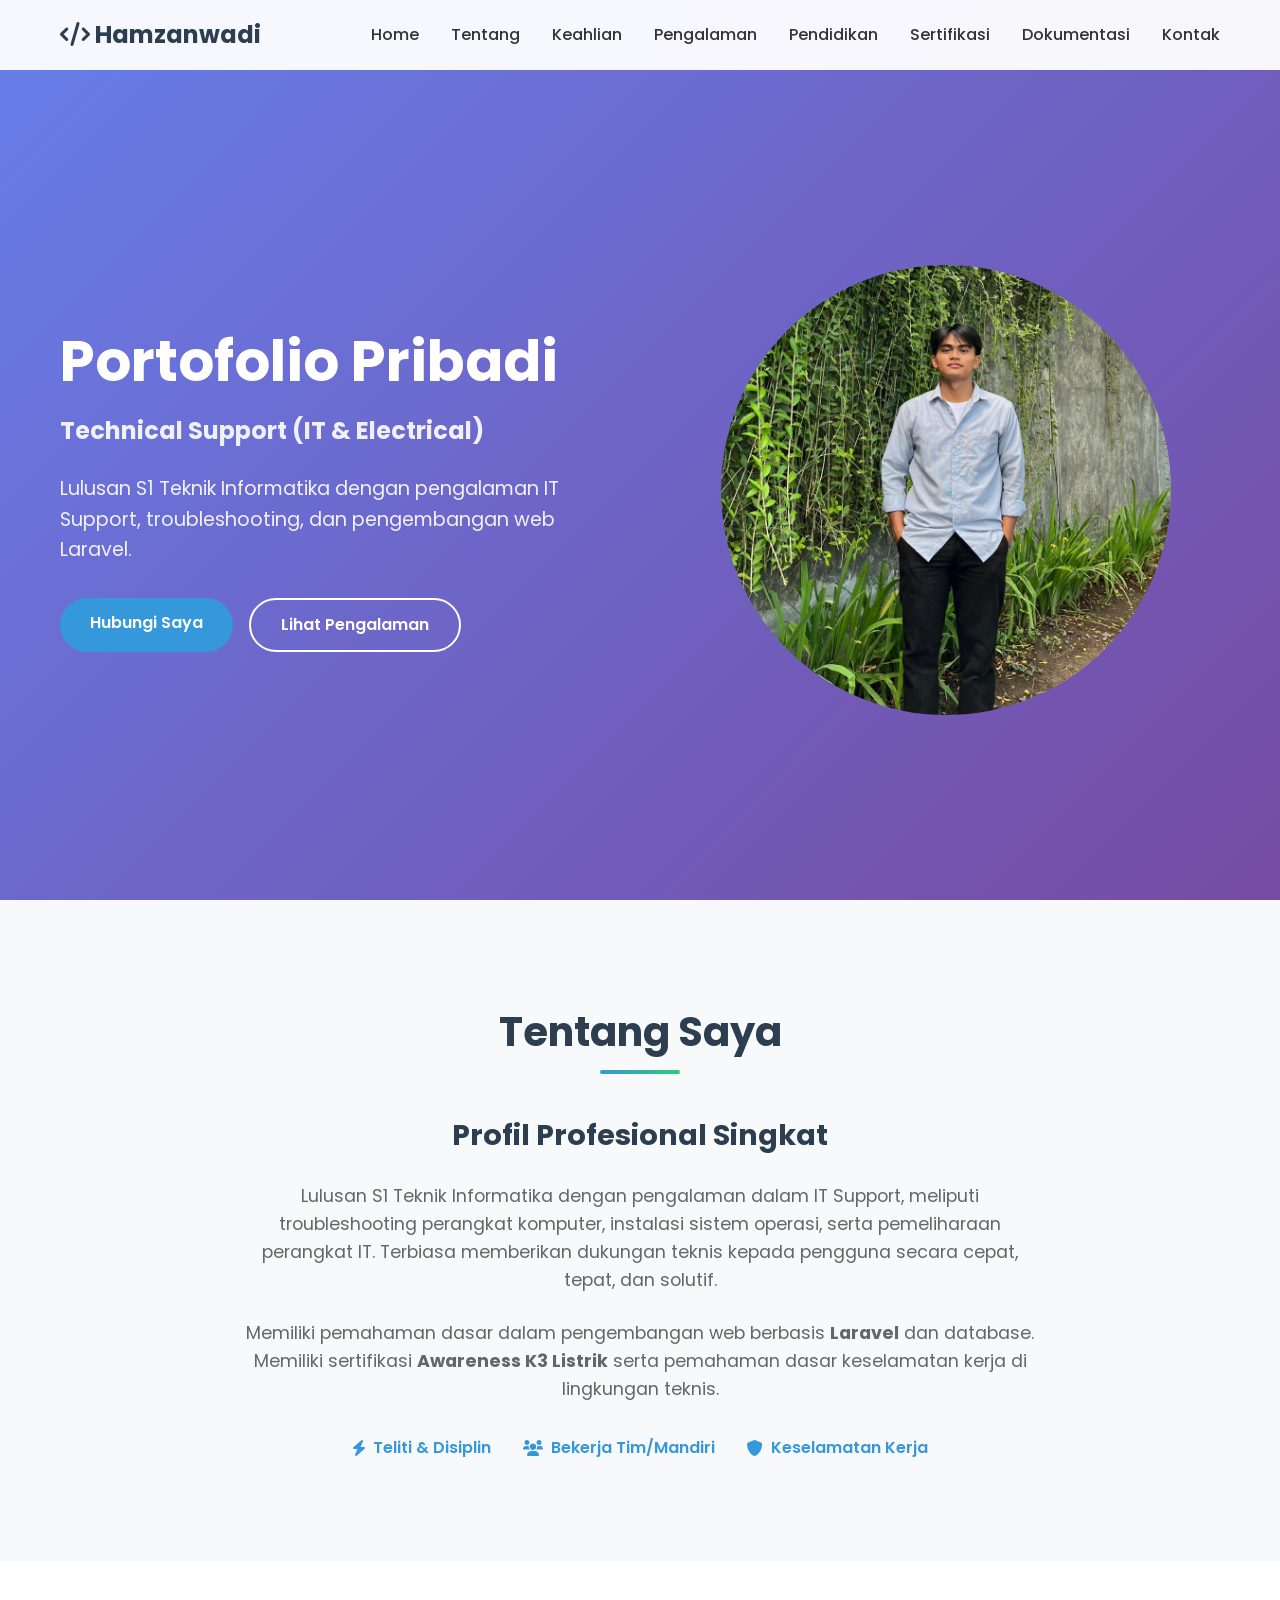
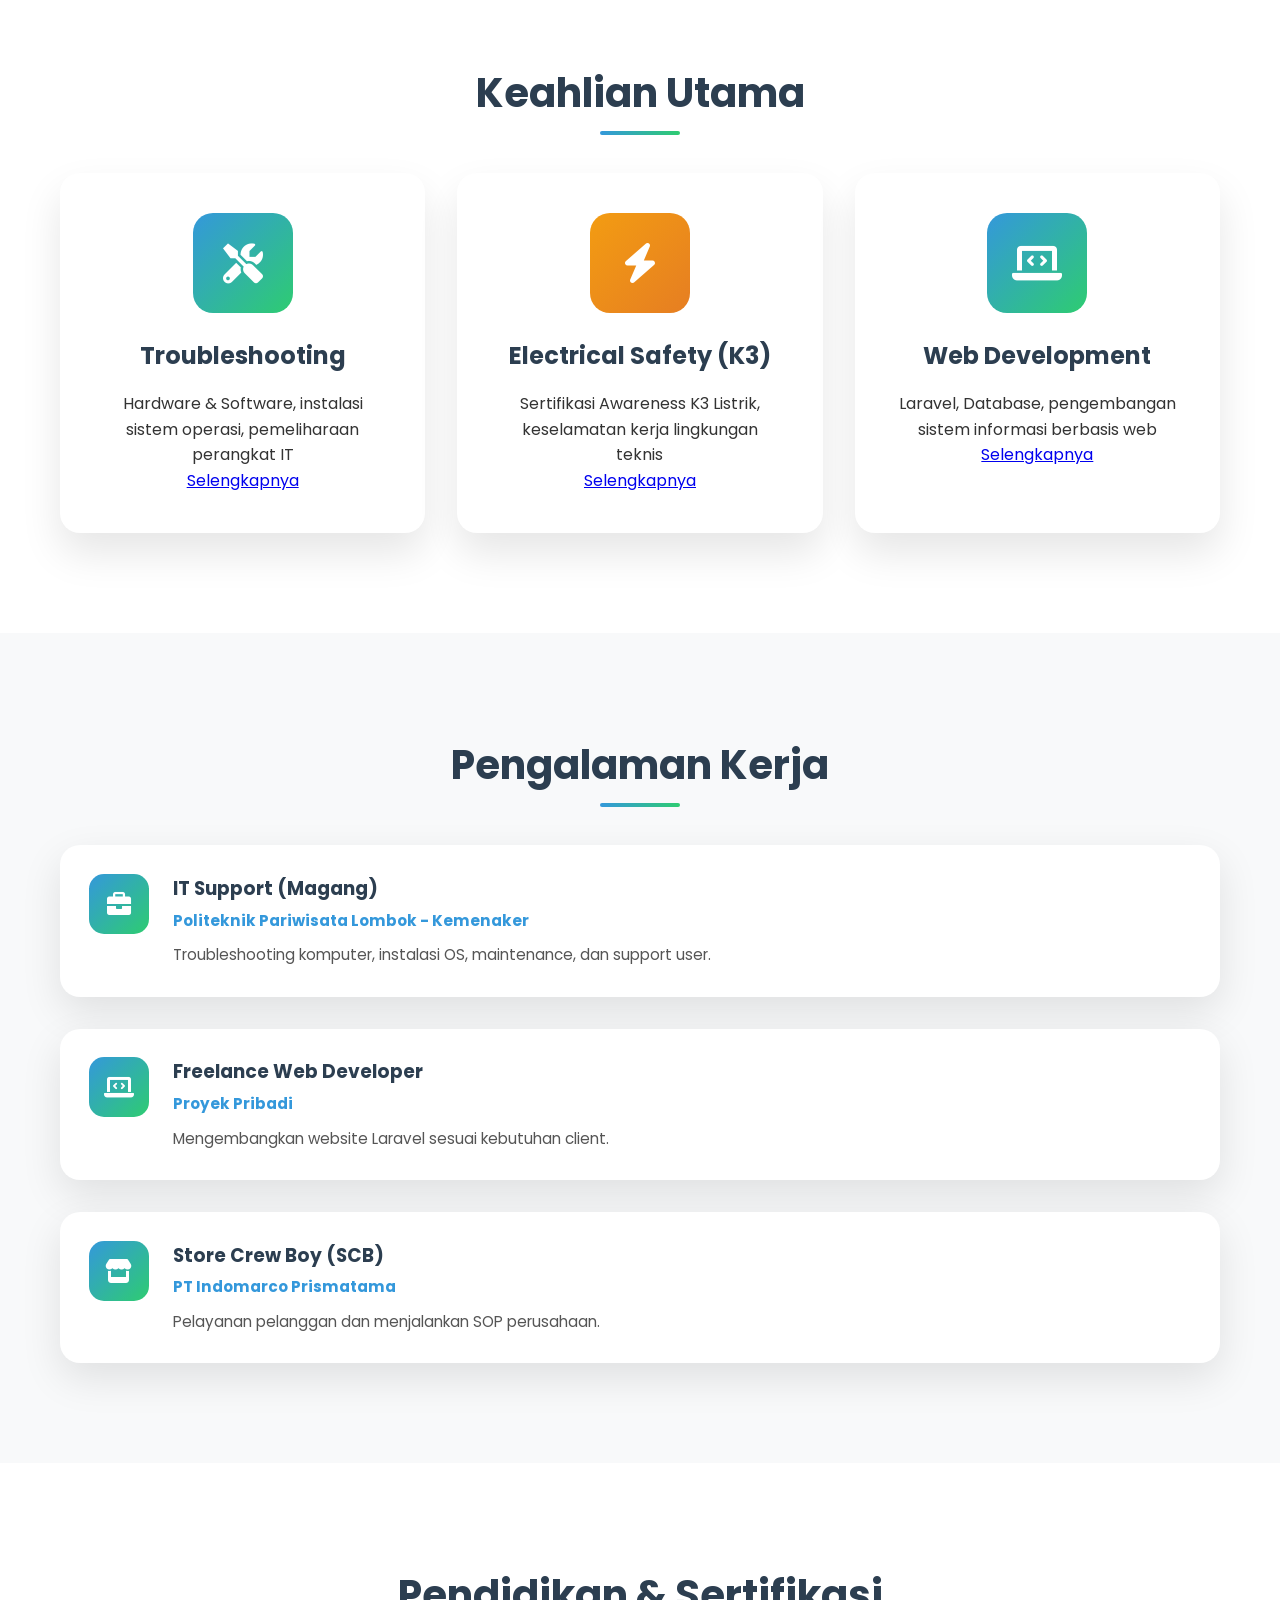
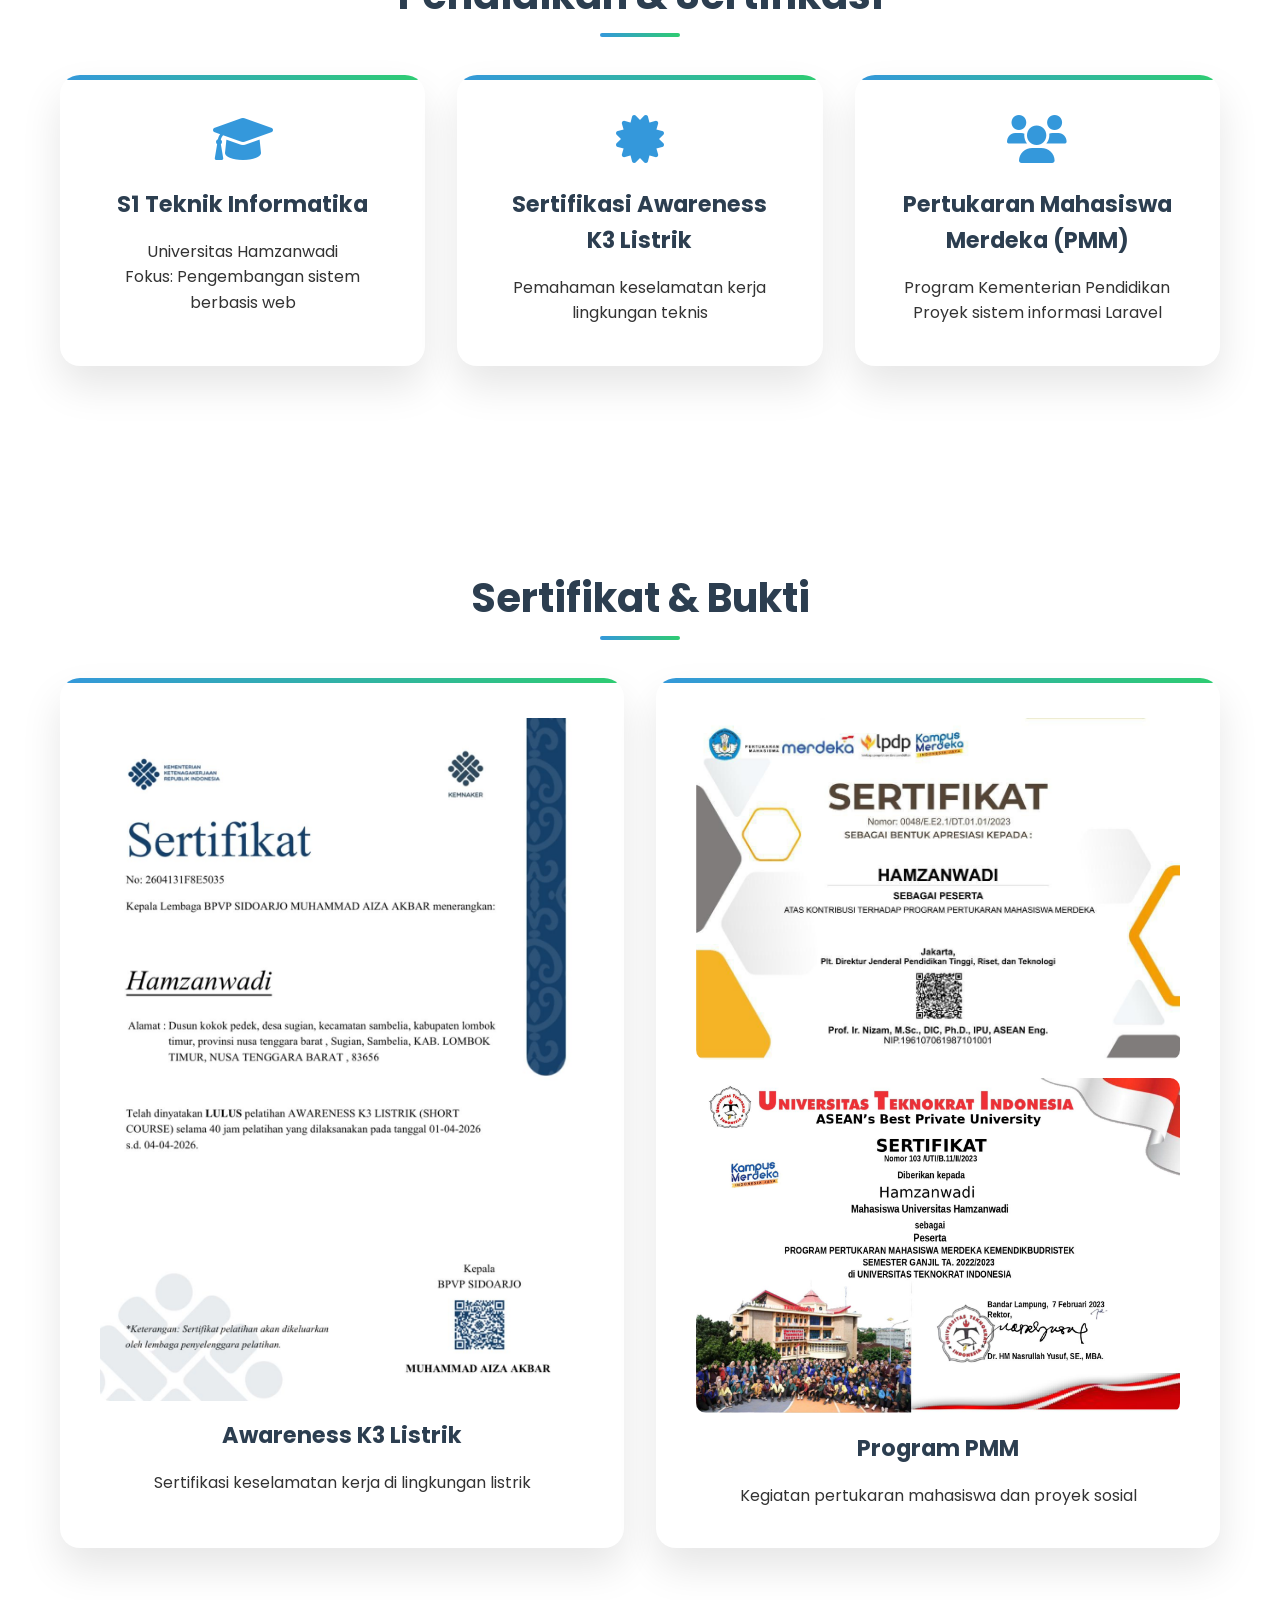
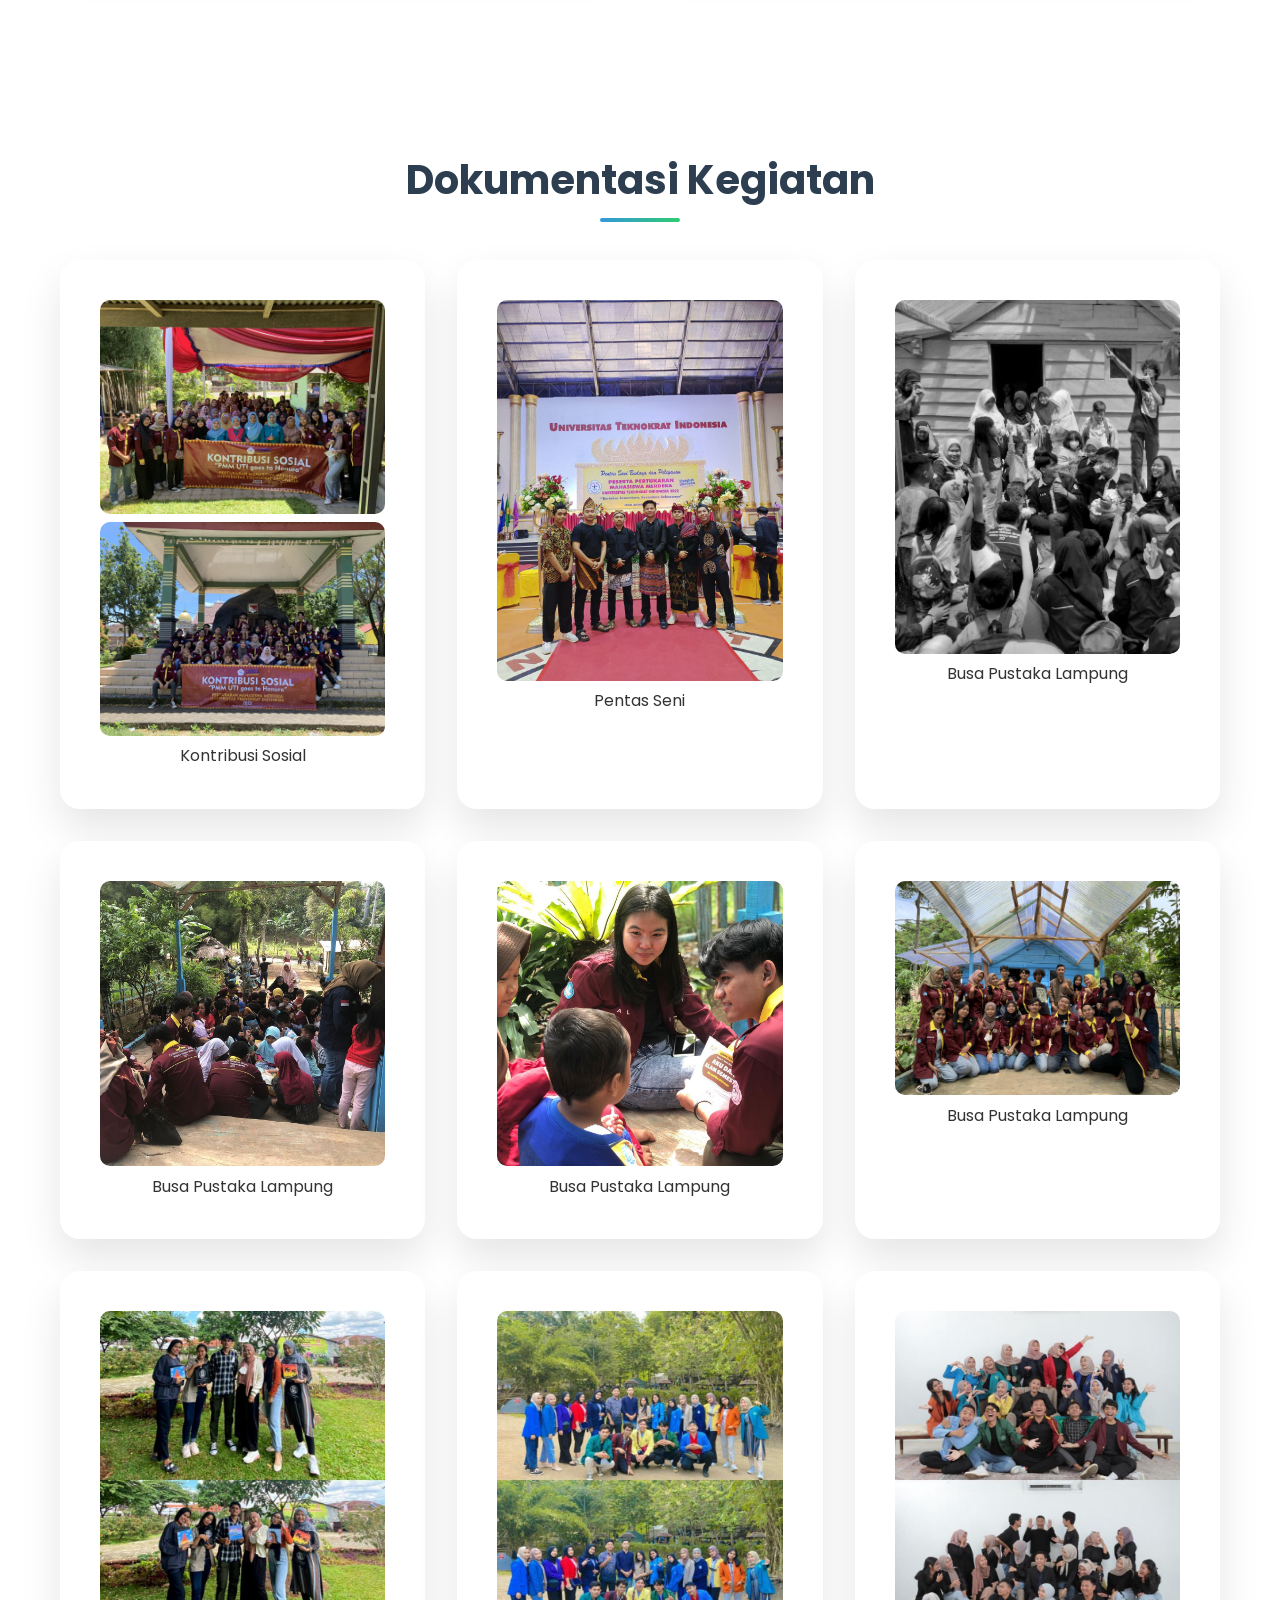
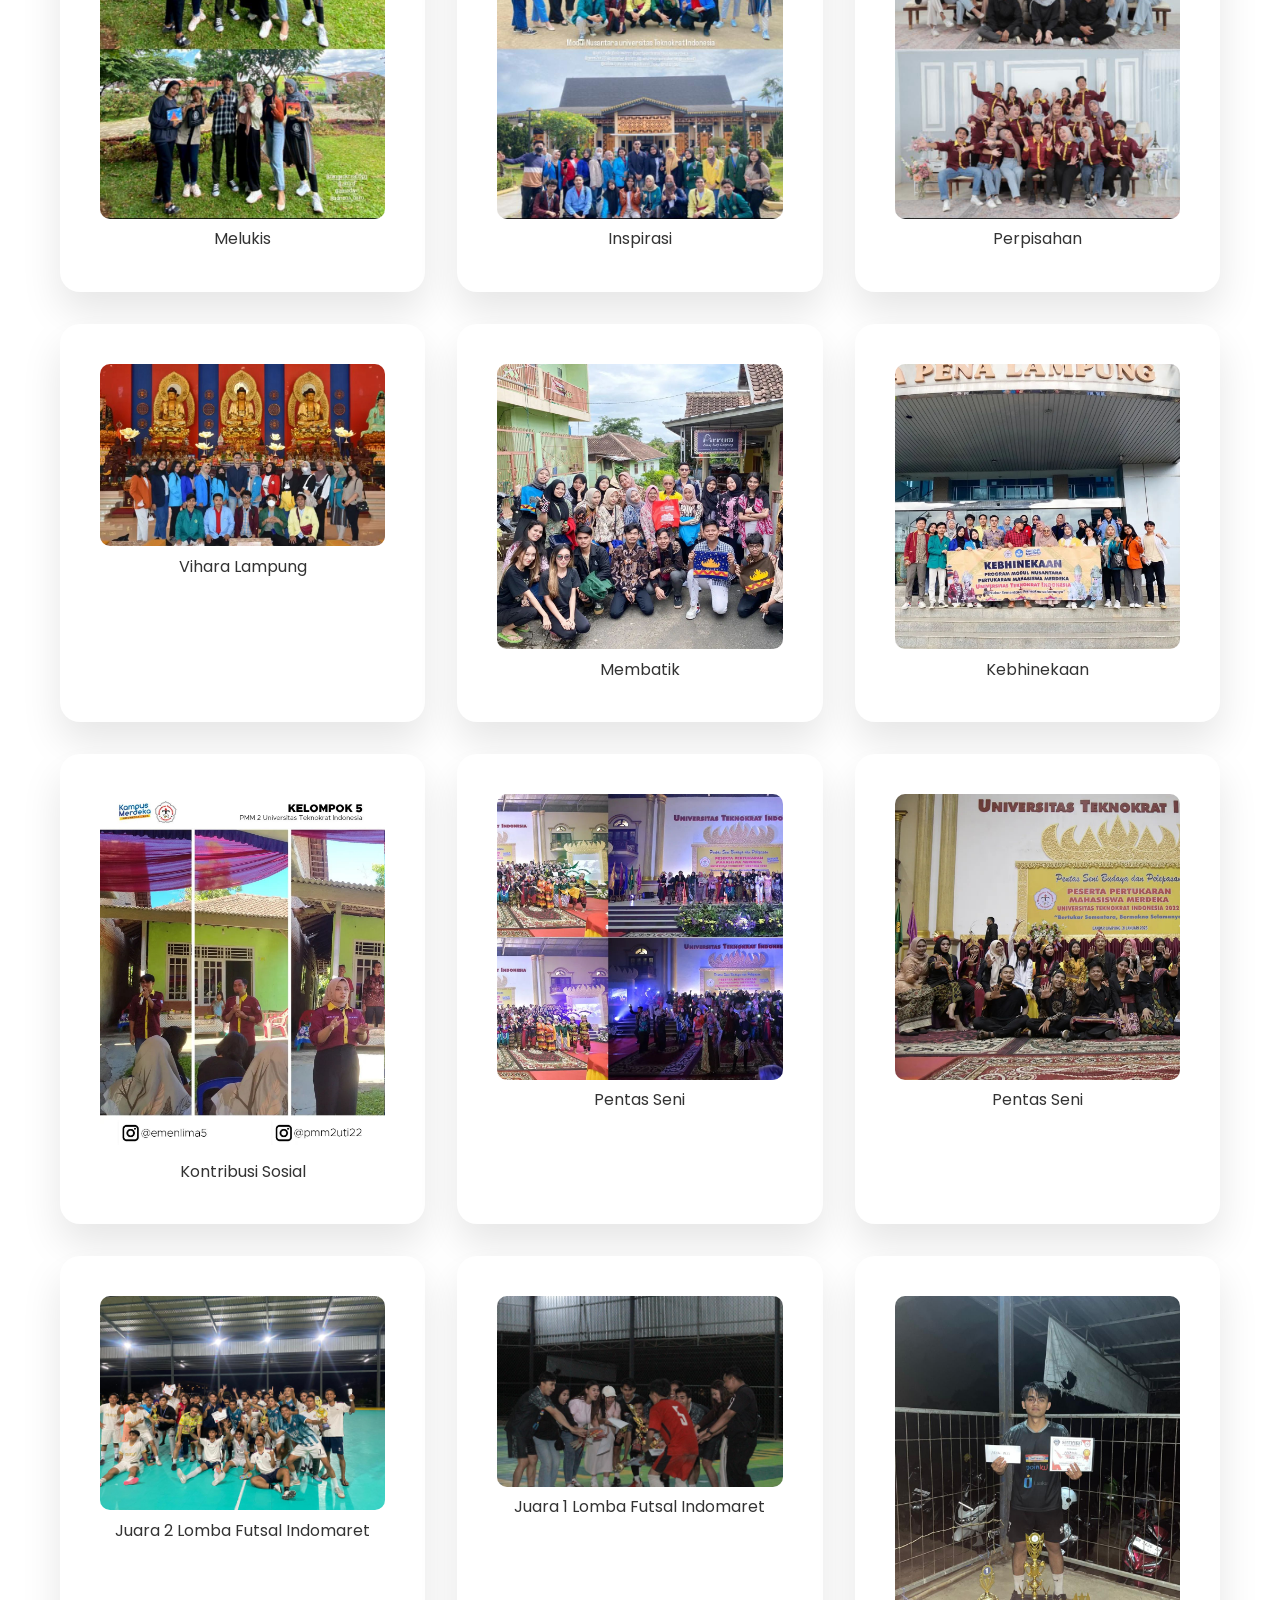
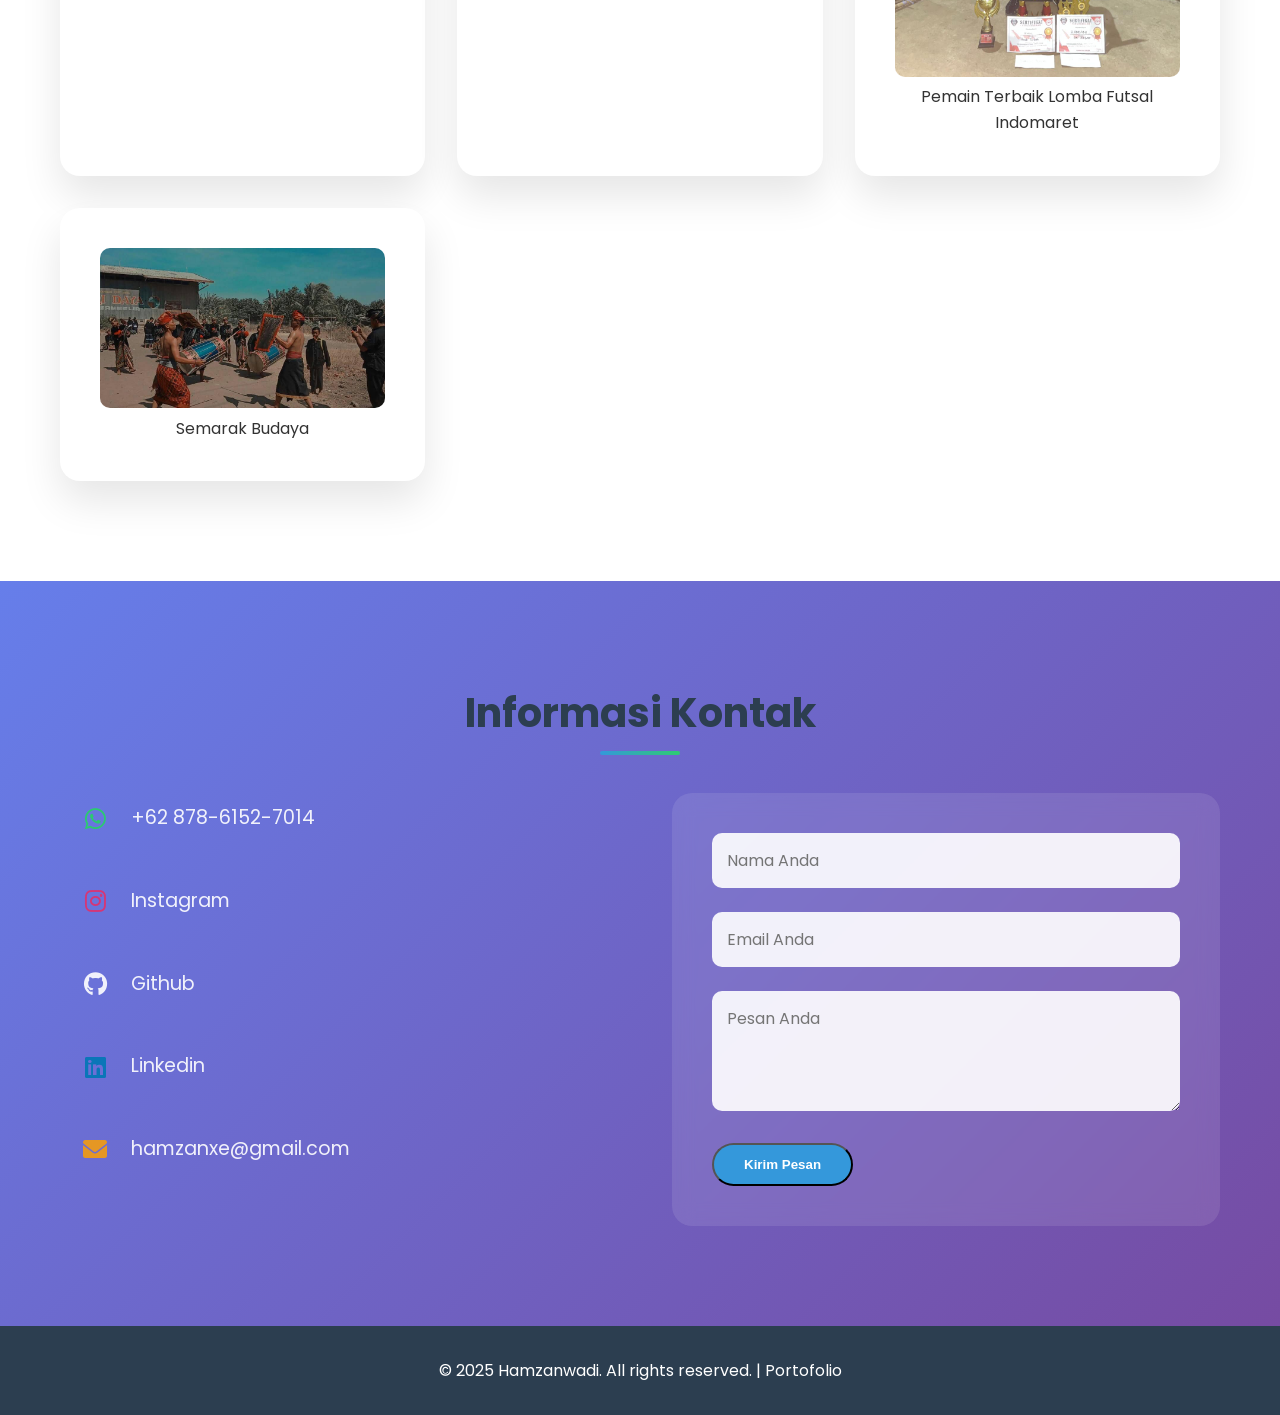
==== index.html @ 44c8bea2 "Rename portozan.html to index.html" ====
<!doctype html>
<html lang="id">
  <head>
    <meta charset="UTF-8" />
    <meta name="viewport" content="width=device-width, initial-scale=1.0" />
    <title>Hamzanwadi - Portofolio</title>
    <link rel="stylesheet" href="style.css" />
    <link
      href="https://fonts.googleapis.com/css2?family=Poppins:wght@300;400;500;600;700&display=swap"
      rel="stylesheet"
    />
    <link
      rel="stylesheet"
      href="https://cdnjs.cloudflare.com/ajax/libs/font-awesome/6.0.0/css/all.min.css"
    />
  </head>
  <body>
    <!-- Navigation -->
    <nav class="navbar">
      <div class="nav-container">
        <div class="nav-logo">
          <h2><i class="fas fa-code"></i> Hamzanwadi</h2>
        </div>
        <div class="nav-menu" id="nav-menu">
          <a href="#home" class="nav-link">Home</a>
          <a href="#about" class="nav-link">Tentang</a>
          <a href="#skills" class="nav-link">Keahlian</a>
          <a href="#experience" class="nav-link">Pengalaman</a>
          <a href="#education" class="nav-link">Pendidikan</a>
          <a href="#certificate" class="nav-link">Sertifikasi</a>
          <a href="#gallery" class="nav-link">Dokumentasi</a>
          <a href="#contact" class="nav-link">Kontak</a>
        </div>
        <div class="hamburger" id="hamburger">
          <span></span>
          <span></span>
          <span></span>
        </div>
      </div>
    </nav>

    <!-- Hero Section -->
    <section id="home" class="hero">
      <div class="hero-container">
        <div class="hero-content">
          <h1>Portofolio Pribadi</h1>
          <h2>Technical Support (IT & Electrical)</h2>
          <p>
            Lulusan S1 Teknik Informatika dengan pengalaman IT Support,
            troubleshooting, dan pengembangan web Laravel.
          </p>
          <div class="hero-buttons">
            <a href="#contact" class="btn btn-primary">Hubungi Saya</a>
            <a href="#experience" class="btn btn-secondary">Lihat Pengalaman</a>
          </div>
        </div>
        <div class="hero-image">
          <div class="profile-pic">
            <img src="img/a.jpeg" alt="Foto Hamzanwadi" />
          </div>
        </div>
      </div>
    </section>

    <!-- About Section -->
    <section id="about" class="about">
      <div class="container">
        <h2 class="section-title">Tentang Saya</h2>
        <div class="about-content">
          <div class="about-text">
            <h3>Profil Profesional Singkat</h3>
            <p>
              Lulusan S1 Teknik Informatika dengan pengalaman dalam IT Support,
              meliputi troubleshooting perangkat komputer, instalasi sistem
              operasi, serta pemeliharaan perangkat IT. Terbiasa memberikan
              dukungan teknis kepada pengguna secara cepat, tepat, dan solutif.
            </p>
            <p>
              Memiliki pemahaman dasar dalam pengembangan web berbasis
              <strong>Laravel</strong> dan database. Memiliki sertifikasi
              <strong>Awareness K3 Listrik</strong> serta pemahaman dasar
              keselamatan kerja di lingkungan teknis.
            </p>
            <div class="values">
              <div class="value-item">
                <i class="fas fa-bolt"></i>
                <span>Teliti & Disiplin</span>
              </div>
              <div class="value-item">
                <i class="fas fa-users"></i>
                <span>Bekerja Tim/Mandiri</span>
              </div>
              <div class="value-item">
                <i class="fas fa-shield-alt"></i>
                <span>Keselamatan Kerja</span>
              </div>
            </div>
          </div>
        </div>
      </div>
    </section>

    <!-- Skills Section -->
    <section id="skills" class="skills">
      <div class="container">
        <h2 class="section-title">Keahlian Utama</h2>
        <div class="skills-grid">
          <div class="skill-card">
            <div class="skill-icon">
              <i class="fas fa-tools"></i>
            </div>
            <h3>Troubleshooting</h3>
            <p>
              Hardware & Software, instalasi sistem operasi, pemeliharaan
              perangkat IT
            </p>
            <a href="troubleshooting.html">Selengkapnya</a>
          </div>
          <div class="skill-card">
            <div class="skill-icon electrical">
              <i class="fas fa-bolt"></i>
            </div>
            <h3>Electrical Safety (K3)</h3>
            <p>
              Sertifikasi Awareness K3 Listrik, keselamatan kerja lingkungan
              teknis
            </p>
            <a href="k3listrik.html">Selengkapnya</a>
          </div>
          <div class="skill-card">
            <div class="skill-icon">
              <i class="fas fa-laptop-code"></i>
            </div>
            <h3>Web Development</h3>
            <p>Laravel, Database, pengembangan sistem informasi berbasis web</p>
            <a href="web.html">Selengkapnya</a>
          </div>
        </div>
      </div>
    </section>

    <!-- Experience Section -->
    <section id="experience" class="experience">
      <div class="container">
        <h2 class="section-title">Pengalaman Kerja</h2>

        <div class="experience-list">
          <div class="exp-card">
            <div class="exp-icon">
              <i class="fas fa-briefcase"></i>
            </div>
            <div class="exp-content">
              <h3>IT Support (Magang)</h3>
              <h4>Politeknik Pariwisata Lombok - Kemenaker</h4>
              <p>
                Troubleshooting komputer, instalasi OS, maintenance, dan support
                user.
              </p>
            </div>
          </div>

          <div class="exp-card">
            <div class="exp-icon">
              <i class="fas fa-laptop-code"></i>
            </div>
            <div class="exp-content">
              <h3>Freelance Web Developer</h3>
              <h4>Proyek Pribadi</h4>
              <p>Mengembangkan website Laravel sesuai kebutuhan client.</p>
            </div>
          </div>

          <div class="exp-card">
            <div class="exp-icon">
              <i class="fas fa-store"></i>
            </div>
            <div class="exp-content">
              <h3>Store Crew Boy (SCB)</h3>
              <h4>PT Indomarco Prismatama</h4>
              <p>Pelayanan pelanggan dan menjalankan SOP perusahaan.</p>
            </div>
          </div>
        </div>
      </div>
    </section>

    <!-- Education Section -->
    <section id="education" class="education">
      <div class="container">
        <h2 class="section-title">Pendidikan & Sertifikasi</h2>
        <div class="education-grid">
          <div class="education-card">
            <i class="fas fa-graduation-cap"></i>
            <h3>S1 Teknik Informatika</h3>
            <p>
              Universitas Hamzanwadi<br />Fokus: Pengembangan sistem berbasis
              web
            </p>
          </div>
          <div class="education-card">
            <i class="fas fa-certificate"></i>
            <h3>Sertifikasi Awareness K3 Listrik</h3>
            <p>Pemahaman keselamatan kerja lingkungan teknis</p>
          </div>
          <div class="education-card">
            <i class="fas fa-users"></i>
            <h3>Pertukaran Mahasiswa Merdeka (PMM)</h3>
            <p>
              Program Kementerian Pendidikan<br />Proyek sistem informasi
              Laravel
            </p>
          </div>
        </div>
      </div>
    </section>

    <section id="certificate" class="education">
      <div class="container">
        <h2 class="section-title">Sertifikat & Bukti</h2>
        <div class="education-grid">
          <div class="education-card">
            <img
              src="img/listrik.jpeg"
              alt="Sertifikat K3"
              style="width: 100%; border-radius: 10px; margin-bottom: 10px"
            />
            <h3>Awareness K3 Listrik</h3>
            <p>Sertifikasi keselamatan kerja di lingkungan listrik</p>
          </div>

          <div class="education-card">
            <img
              src="img/sertif.jpeg"
              alt="Sertifikat PMM"
              style="width: 100%; border-radius: 10px; margin-bottom: 10px"
            />
            <img
              src="img/pmm.jpeg"
              alt="Sertifikat PMM"
              style="width: 100%; border-radius: 10px; margin-bottom: 10px"
            />
            <h3>Program PMM</h3>
            <p>Kegiatan pertukaran mahasiswa dan proyek sosial</p>
          </div>
        </div>
      </div>
    </section>

    <section id="gallery" class="skills">
      <div class="container">
        <h2 class="section-title">Dokumentasi Kegiatan</h2>

        <div class="skills-grid">
          <div class="skill-card">
            <img
              src="img/kontribusi.jpeg"
              style="width: 100%; border-radius: 10px"
            />
            <img src="img/kon.jpeg" style="width: 100%; border-radius: 10px" />
            <p>Kontribusi Sosial</p>
          </div>

          <div class="skill-card">
            <img
              src="img/pentas.jpeg"
              style="width: 100%; border-radius: 10px"
            />
            <p>Pentas Seni</p>
          </div>

          <div class="skill-card">
            <img src="img/busa.jpeg" style="width: 100%; border-radius: 10px" />
            <p>Busa Pustaka Lampung</p>
          </div>
          <div class="skill-card">
            <img
              src="img/busa1.jpeg"
              style="width: 100%; border-radius: 10px"
            />
            <p>Busa Pustaka Lampung</p>
          </div>
          <div class="skill-card">
            <img
              src="img/busa2.jpeg"
              style="width: 100%; border-radius: 10px"
            />
            <p>Busa Pustaka Lampung</p>
          </div>
          <div class="skill-card">
            <img
              src="img/busa3.jpeg"
              style="width: 100%; border-radius: 10px"
            />
            <p>Busa Pustaka Lampung</p>
          </div>
          <div class="skill-card">
            <img
              src="img/melukis.jpeg"
              style="width: 100%; border-radius: 10px"
            />
            <p>Melukis</p>
          </div>
          <div class="skill-card">
            <img
              src="img/inspirasi.jpeg"
              style="width: 100%; border-radius: 10px"
            />
            <p>Inspirasi</p>
          </div>
          <div class="skill-card">
            <img
              src="img/bersama.jpeg"
              style="width: 100%; border-radius: 10px"
            />
            <p>Perpisahan</p>
          </div>
          <div class="skill-card">
            <img
              src="img/vihara.jpeg"
              style="width: 100%; border-radius: 10px"
            />
            <p>Vihara Lampung</p>
          </div>
          <div class="skill-card">
            <img
              src="img/batik.jpeg"
              style="width: 100%; border-radius: 10px"
            />
            <p>Membatik</p>
          </div>
          <div class="skill-card">
            <img src="img/pena.jpeg" style="width: 100%; border-radius: 10px" />
            <p>Kebhinekaan</p>
          </div>
          <div class="skill-card">
            <img
              src="img/acara.jpeg"
              style="width: 100%; border-radius: 10px"
            />
            <p>Kontribusi Sosial</p>
          </div>
          <div class="skill-card">
            <img
              src="img/pentas1.jpeg"
              style="width: 100%; border-radius: 10px"
            />
            <p>Pentas Seni</p>
          </div>
          <div class="skill-card">
            <img
              src="img/pentas2.jpeg"
              style="width: 100%; border-radius: 10px"
            />
            <p>Pentas Seni</p>
          </div>
          <div class="skill-card">
            <img
              src="img/futsal.jpeg"
              style="width: 100%; border-radius: 10px"
            />
            <p>Juara 2 Lomba Futsal Indomaret</p>
          </div>
          <div class="skill-card">
            <img src="img/ja1.jpeg" style="width: 100%; border-radius: 10px" />
            <p>Juara 1 Lomba Futsal Indomaret</p>
          </div>
          <div class="skill-card">
            <img
              src="img/juara1.jpeg"
              style="width: 100%; border-radius: 10px"
            />
            <p>Pemain Terbaik Lomba Futsal Indomaret</p>
          </div>
          <div class="skill-card">
            <img
              src="img/budaya.jpeg"
              style="width: 100%; border-radius: 10px"
            />
            <p>Semarak Budaya</p>
          </div>
        </div>
      </div>
    </section>

    <!-- Contact Section -->
    <section id="contact" class="contact">
      <div class="container">
        <h2 class="section-title">Informasi Kontak</h2>
        <div class="contact-content">
          <div class="contact-info">
            <div class="contact-item">
              <a href="https://wa.me/6287861527014"
                ><i class="fab fa-whatsapp"></i>
                <span>+62 878-6152-7014</span></a
              >
            </div>
            <div class="contact-item">
              <a href="https://instagram.com/zannwd"
                ><i class="fab fa-instagram"></i> <span>Instagram</span></a
              >
            </div>
            <div class="contact-item">
              <a href="https://github.com/zannwd"
                ><i class="fab fa-github"></i> <span>Github</span></a
              >
            </div>
            <div class="contact-item">
              <a
                href="https://www.linkedin.com/in/hamzanwadi-hamzanwadi-056a02221?utm_source=share&utm_campaign=share_via&utm_content=profile&utm_medium=ios_app"
                ><i class="fab fa-linkedin"></i> <span>Linkedin</span></a
              >
            </div>
            <div class="contact-item">
              <a href="mailto:hamzanxe@gmail.com"
                ><i class="fas fa-envelope"></i>
                <span>hamzanxe@gmail.com</span></a
              >
            </div>
          </div>
          <form class="contact-form" id="emailForm">
            <input type="text" name="nama" placeholder="Nama Anda" required />
            <input
              type="email"
              name="email"
              placeholder="Email Anda"
              required
            />
            <textarea name="pesan" placeholder="Pesan Anda" required></textarea>
            <button type="submit" class="btn btn-primary">Kirim Pesan</button>
          </form>
        </div>
      </div>
    </section>

    <!-- Footer -->
    <footer class="footer">
      <div class="container">
        <p>&copy; 2025 Hamzanwadi. All rights reserved. | Portofolio</p>
      </div>
    </footer>

    <script src="script.js"></script>
  </body>
</html>
---- style.css ----
* {
  margin: 0;
  padding: 0;
  box-sizing: border-box;
}

body {
  font-family: "Poppins", sans-serif;
  line-height: 1.6;
  color: #333;
  overflow-x: hidden;
}

.container {
  max-width: 1200px;
  margin: 0 auto;
  padding: 0 20px;
}

/* Navigation */
.navbar {
  position: fixed;
  top: 0;
  width: 100%;
  background: rgba(255, 255, 255, 0.95);
  backdrop-filter: blur(10px);
  z-index: 1200;
  padding: 1rem 0;
  transition: all 0.3s ease;
}

.nav-container {
  max-width: 1200px;
  margin: 0 auto;
  padding: 0 20px;
  display: flex;
  justify-content: space-between;
  align-items: center;
}

.nav-logo h2 {
  color: #2c3e50;
  font-weight: 700;
}

.nav-menu {
  display: flex;
  gap: 2rem;
  z-index: 1000;
}

.nav-link {
  text-decoration: none;
  color: #333;
  font-weight: 500;
  transition: color 0.3s ease;
}

.nav-link:hover {
  color: #3498db;
}

.hamburger {
  display: none;
  flex-direction: column;
  cursor: pointer;
  z-index: 1100;
}

.hamburger span {
  width: 25px;
  height: 3px;
  background: #333;
  margin: 3px 0;
  transition: 0.3s;
}

/* Hero Section */
.hero {
  min-height: 100vh;
  display: flex;
  align-items: center;
  background: linear-gradient(135deg, #667eea 0%, #764ba2 100%);
  color: white;
  padding-top: 80px;
}

.hero-container {
  max-width: 1200px;
  margin: 0 auto;
  padding: 0 20px;
  display: grid;
  grid-template-columns: 1fr 1fr;
  gap: 4rem;
  align-items: center;
}

.hero-content h1 {
  font-size: 3.5rem;
  font-weight: 700;
  margin-bottom: 1rem;
  line-height: 1.2;
}

.hero-content h2 {
  font-size: 1.5rem;
  margin-bottom: 1.5rem;
  opacity: 0.9;
}

.hero-content p {
  font-size: 1.2rem;
  margin-bottom: 2rem;
  opacity: 0.9;
}

.hero-buttons {
  display: flex;
  gap: 1rem;
  flex-wrap: wrap;
}

.btn {
  padding: 12px 30px;
  border-radius: 50px;
  text-decoration: none;
  font-weight: 600;
  transition: all 0.3s ease;
  display: inline-block;
}

.btn-primary {
  background: #3498db;
  color: white;
}

.btn-primary:hover {
  background: #2980b9;
  transform: translateY(-2px);
}

.btn-secondary {
  background: transparent;
  color: white;
  border: 2px solid white;
}

.btn-secondary:hover {
  background: white;
  color: #333;
}

.profile-pic {
  width: 450px;
  height: 450px;
  background: rgba(255, 255, 255, 0.1);
  border-radius: 50%;
  display: flex;
  align-items: center;
  justify-content: center;
  font-size: 8rem;
  backdrop-filter: blur(10px);
  margin: 0 auto;
}

.profile-pic img {
  width: 100%;
  height: 100%;
  object-fit: cover;
  border-radius: 50%;
}

/* Section Titles */
.section-title {
  text-align: center;
  font-size: 2.5rem;
  margin-bottom: 3rem;
  color: #2c3e50;
  position: relative;
}

.section-title::after {
  content: "";
  position: absolute;
  bottom: -10px;
  left: 50%;
  transform: translateX(-50%);
  width: 80px;
  height: 4px;
  background: linear-gradient(90deg, #3498db, #2ecc71);
  border-radius: 2px;
}

/* About Section */
.about {
  padding: 100px 0;
  background: #f8f9fa;
}

.about-content {
  max-width: 800px;
  margin: 0 auto;
  text-align: center;
}

.about-text h3 {
  font-size: 1.8rem;
  margin-bottom: 1.5rem;
  color: #2c3e50;
}

.about-text p {
  font-size: 1.1rem;
  margin-bottom: 1.5rem;
  color: #666;
}

.values {
  display: flex;
  justify-content: center;
  gap: 2rem;
  margin-top: 2rem;
  flex-wrap: wrap;
}

.value-item {
  display: flex;
  align-items: center;
  gap: 0.5rem;
  font-weight: 600;
  color: #3498db;
}

/* Skills Section */
.skills {
  padding: 100px 0;
}

.skills-grid {
  display: grid;
  grid-template-columns: repeat(auto-fit, minmax(350px, 1fr));
  gap: 2rem;
}

.skill-card {
  background: white;
  padding: 2.5rem;
  border-radius: 20px;
  text-align: center;
  box-shadow: 0 20px 40px rgba(0, 0, 0, 0.1);
  transition: all 0.3s ease;
}

.skill-card:hover {
  transform: translateY(-10px);
  box-shadow: 0 30px 60px rgba(0, 0, 0, 0.15);
}

.skill-icon {
  width: 100px;
  height: 100px;
  background: linear-gradient(135deg, #3498db, #2ecc71);
  border-radius: 20px;
  display: flex;
  align-items: center;
  justify-content: center;
  margin: 0 auto 1.5rem;
  font-size: 2.5rem;
  color: white;
}

.skill-icon.electrical {
  background: linear-gradient(135deg, #f39c12, #e67e22);
}

.skill-card h3 {
  font-size: 1.5rem;
  margin-bottom: 1rem;
  color: #2c3e50;
}

/* Experience Section */
.experience {
  padding: 100px 0;
  background: #f8f9fa;
}

/* LIST */
.experience-list {
  display: flex;
  flex-direction: column;
  gap: 2rem;
  max-width: 100%;
  margin: 0 auto;
}

/* CARD */
.exp-card {
  display: flex;
  gap: 1.5rem;
  background: white;
  padding: 1.8rem;
  border-radius: 20px;
  box-shadow: 0 15px 40px rgba(0, 0, 0, 0.1);
  transition: 0.3s;
}

/* HOVER */
.exp-card:hover {
  transform: translateY(-5px);
}

/* ICON */
.exp-icon {
  min-width: 60px;
  height: 60px;
  background: linear-gradient(135deg, #3498db, #2ecc71);
  border-radius: 15px;
  display: flex;
  align-items: center;
  justify-content: center;
  font-size: 1.5rem;
  color: white;
}

/* CONTENT */
.exp-content h3 {
  margin-bottom: 5px;
  color: #2c3e50;
}

.exp-content h4 {
  font-size: 0.95rem;
  color: #3498db;
  margin-bottom: 10px;
}

.exp-content p {
  font-size: 0.95rem;
  color: #555;
}

/* MOBILE */
@media (max-width: 600px) {
  .exp-card {
    flex-direction: column;
    text-align: center;
    align-items: center;
  }

  .exp-icon {
    margin-bottom: 10px;
  }
}

/* Education Section */
.education {
  padding: 100px 0;
}

.education-grid {
  display: grid;
  grid-template-columns: repeat(auto-fit, minmax(300px, 1fr));
  gap: 2rem;
}

/* Education Section (lanjutan) */
.education-card {
  background: white;
  padding: 2.5rem;
  border-radius: 20px;
  text-align: center;
  box-shadow: 0 20px 40px rgba(0, 0, 0, 0.1);
  transition: all 0.3s ease;
  position: relative;
  overflow: hidden;
}

.education-card::before {
  content: "";
  position: absolute;
  top: 0;
  left: 0;
  width: 100%;
  height: 5px;
  background: linear-gradient(90deg, #3498db, #2ecc71);
}

.education-card:hover {
  transform: translateY(-10px);
}

.education-card i {
  font-size: 3rem;
  color: #3498db;
  margin-bottom: 1.5rem;
}

.education-card h3 {
  font-size: 1.4rem;
  margin-bottom: 1rem;
  color: #2c3e50;
}

/* Contact Section */
.contact {
  padding: 100px 0;
  background: linear-gradient(135deg, #667eea 0%, #764ba2 100%);
  color: white;
}
.contact-item a {
  display: flex;
  align-items: center;
  gap: 1rem;
  text-decoration: none; /* HILANGIN GARIS */
  color: white; /* GA BIRU */
  padding: 10px 15px;
  border-radius: 12px;
  transition: all 0.3s ease;
}

/* Hover effect keren */
.contact-item a:hover {
  background: rgba(255, 255, 255, 0.15);
  transform: translateX(5px);
}

/* Icon warna beda-beda biar hidup */
.contact-item i.fa-whatsapp {
  color: #25d366;
}

.contact-item i.fa-instagram {
  color: #e1306c;
}

.contact-item i.fa-github {
  color: #fff;
}

.contact-item i.fa-linkedin {
  color: #0077b5;
}

.contact-item i.fa-envelope {
  color: #f39c12;
}

.contact-item i.fa-globe {
  color: #2ecc71;
}

.contact-content {
  display: grid;
  grid-template-columns: 1fr 1fr;
  gap: 4rem;
  align-items: start;
}

.contact-info {
  display: flex;
  flex-direction: column;
  gap: 2rem;
}

.contact-item {
  display: flex;
  align-items: center;
  gap: 1rem;
  font-size: 1.2rem;
  opacity: 0.9;
}

.contact-item i {
  font-size: 1.5rem;
  width: 40px;
  text-align: center;
}

.contact-form {
  background: rgba(255, 255, 255, 0.1);
  padding: 2.5rem;
  border-radius: 20px;
  backdrop-filter: blur(10px);
}

.contact-form input,
.contact-form textarea {
  width: 100%;
  padding: 15px;
  margin-bottom: 1.5rem;
  border: none;
  border-radius: 10px;
  background: rgba(255, 255, 255, 0.9);
  font-family: inherit;
  font-size: 1rem;
}

.contact-form textarea {
  resize: vertical;
  min-height: 120px;
}

/* Footer */
.footer {
  background: #2c3e50;
  color: white;
  text-align: center;
  padding: 2rem 0;
}

/* Responsive Design */
@media (max-width: 768px) {
  .hamburger {
    display: flex;
  }

  .nav-menu {
    position: fixed;
    left: -100%;
    top: 70px;
    flex-direction: column;
    background-color: white;
    width: 100%;
    text-align: center;
    transition: 0.3s;
    box-shadow: 0 10px 27px rgba(0, 0, 0, 0.05);
    padding: 2rem 0;
  }

  .nav-menu.active {
    left: 0;
  }

  .hero-container {
    grid-template-columns: 1fr;
    text-align: center;
    gap: 2rem;
  }

  .hero-content h1 {
    font-size: 2.5rem;
  }

  .profile-pic {
    width: 200px;
    height: 200px;
    font-size: 5rem;
  }

  .hero-buttons {
    justify-content: center;
  }

  .contact-content {
    grid-template-columns: 1fr;
    gap: 2rem;
  }

  .timeline::before {
    left: 20px;
  }

  .timeline-item {
    flex-direction: column;
    align-items: flex-start !important;
    margin-bottom: 2rem;
  }

  .timeline-content {
    width: 100%;
    margin-left: 60px;
  }

  .timeline-icon {
    left: 20px;
    transform: none;
  }

  .skills-grid,
  .education-grid {
    grid-template-columns: 1fr;
  }

  .values {
    flex-direction: column;
    align-items: center;
  }

  .section-title {
    font-size: 2rem;
  }
}

@media (max-width: 480px) {
  .hero-content h1 {
    font-size: 2rem;
  }

  .skill-card,
  .education-card,
  .timeline-content {
    padding: 1.5rem;
  }

  .contact-form {
    padding: 1.5rem;
  }
}

/* Animations */
@keyframes fadeInUp {
  from {
    opacity: 0;
    transform: translateY(30px);
  }
  to {
    opacity: 1;
    transform: translateY(0);
  }
}

section {
  animation: fadeInUp 0.8s ease forwards;
}

.skill-card,
.education-card,
.timeline-content {
  animation: fadeInUp 0.6s ease forwards;
}

/* Scroll behavior */
html {
  scroll-behavior: smooth;
}

/* Navbar scroll effect */
.navbar.scrolled {
  background: rgba(255, 255, 255, 0.98);
  box-shadow: 0 2px 20px rgba(0, 0, 0, 0.1);
}
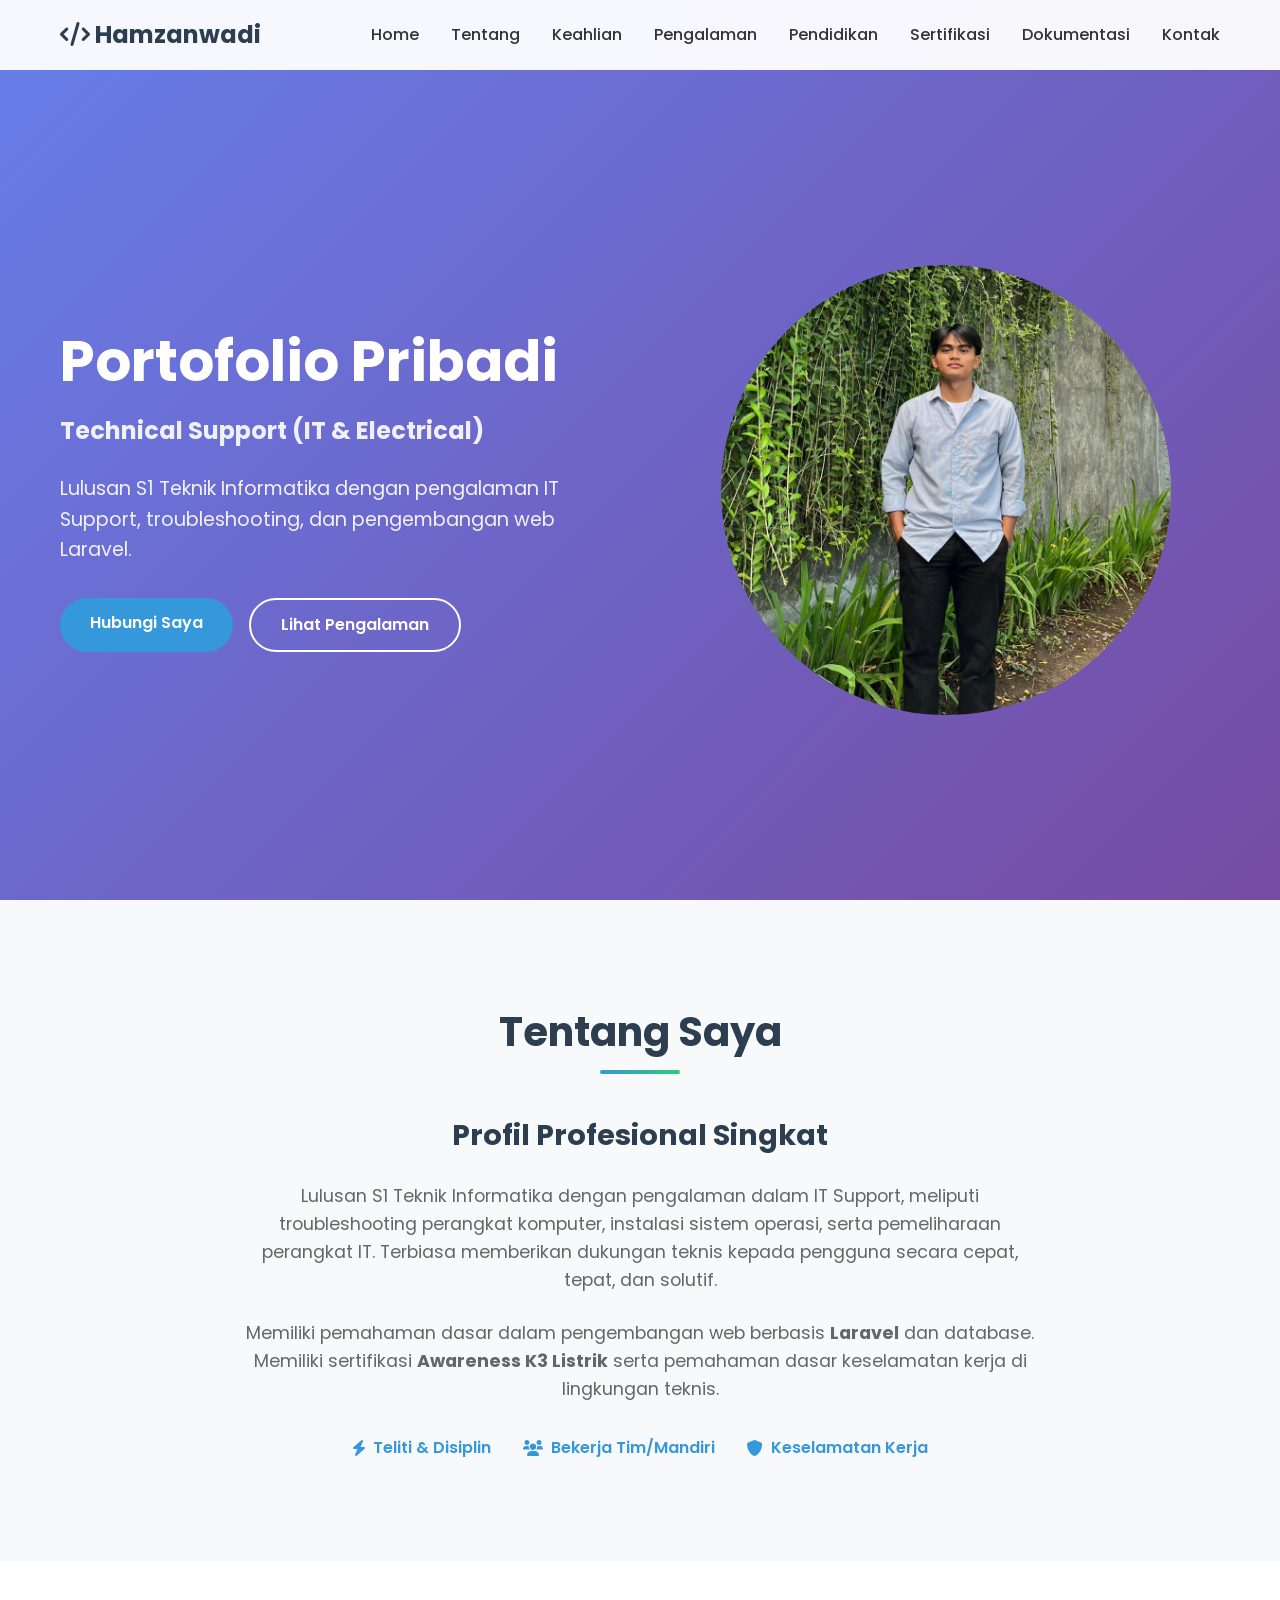
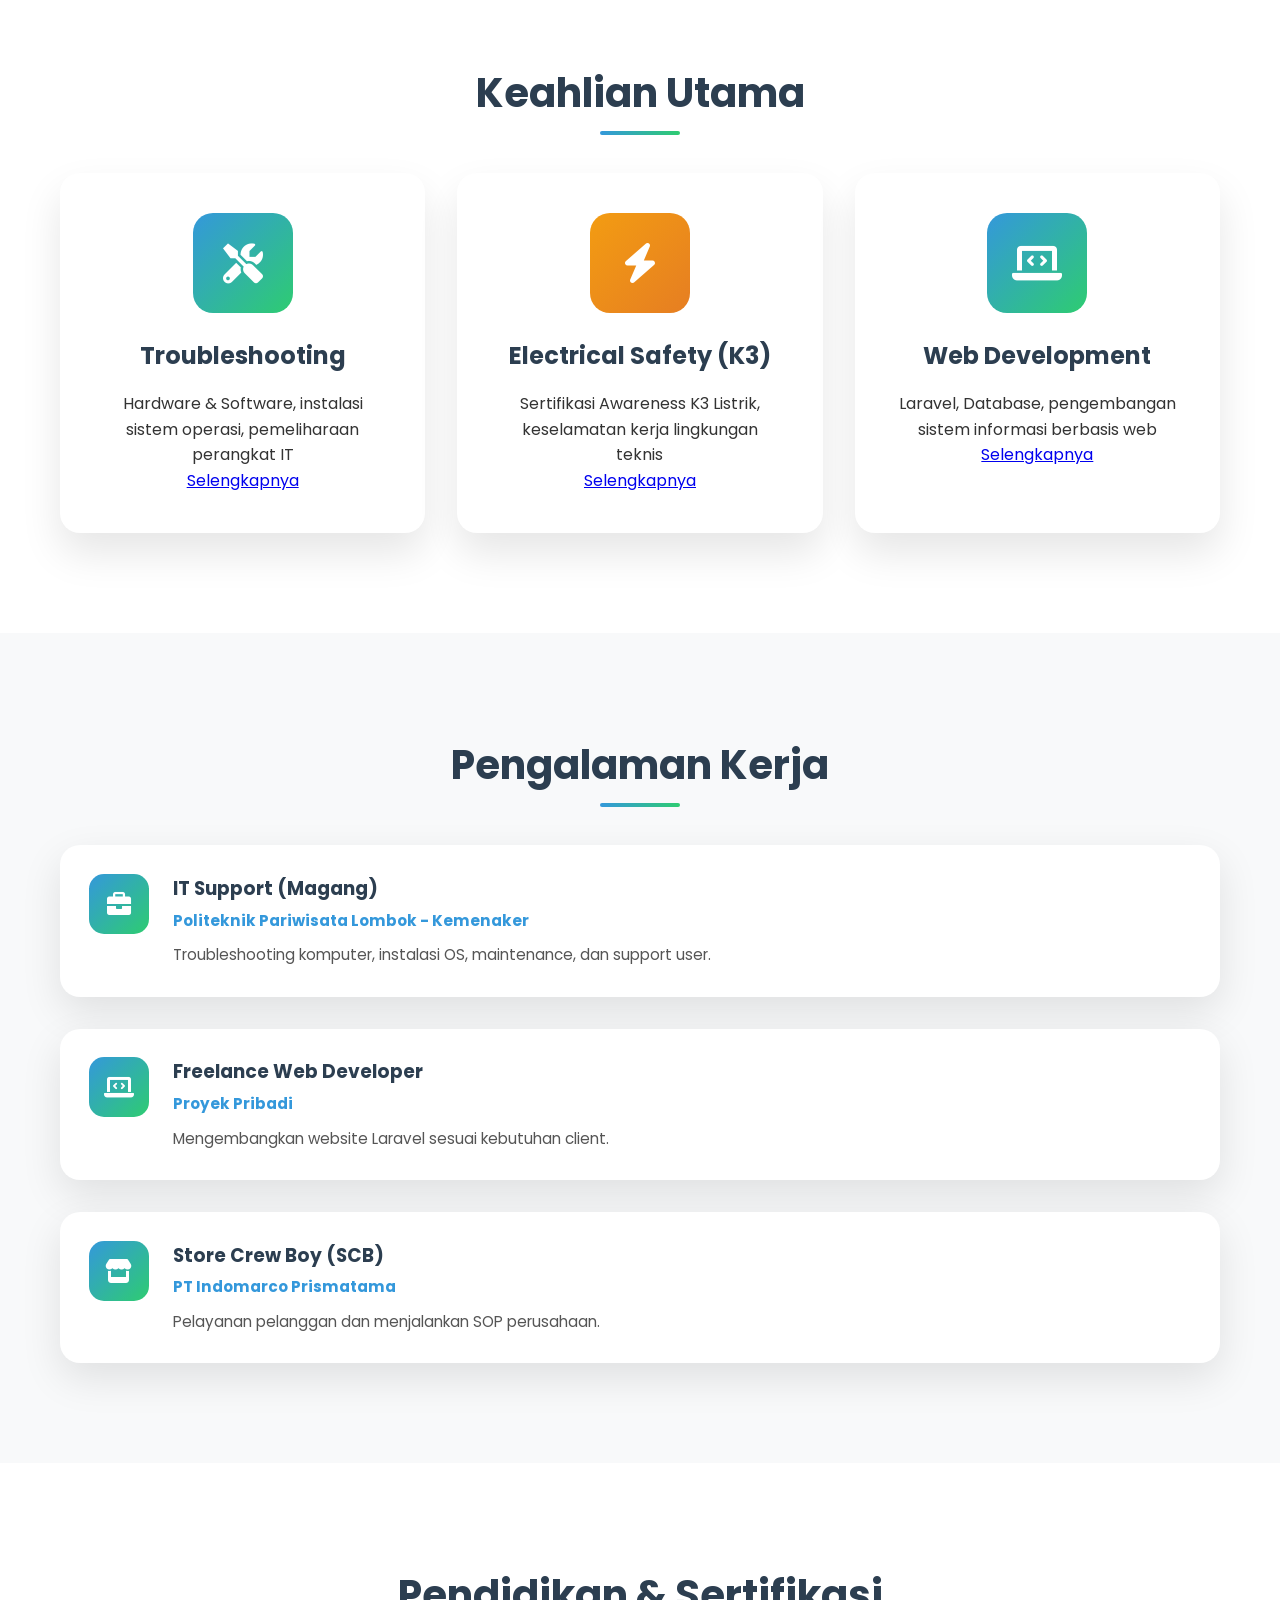
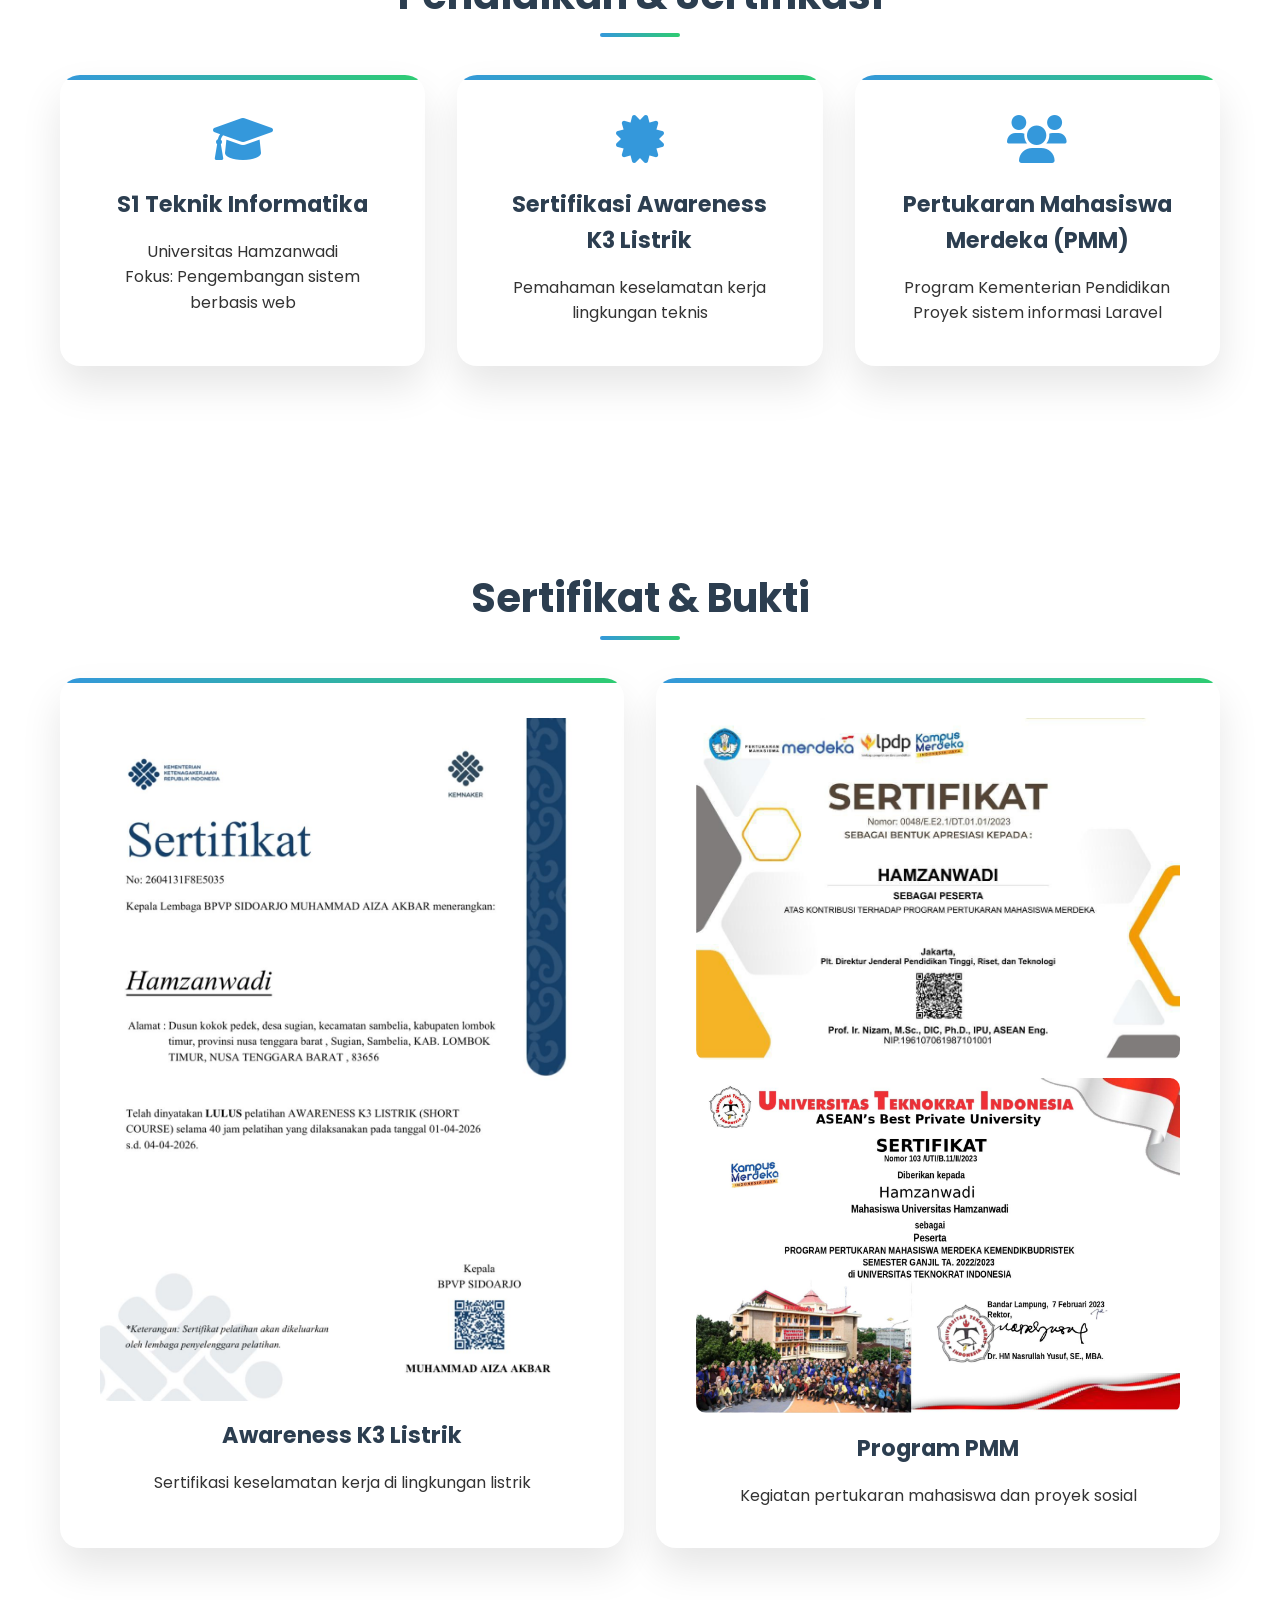
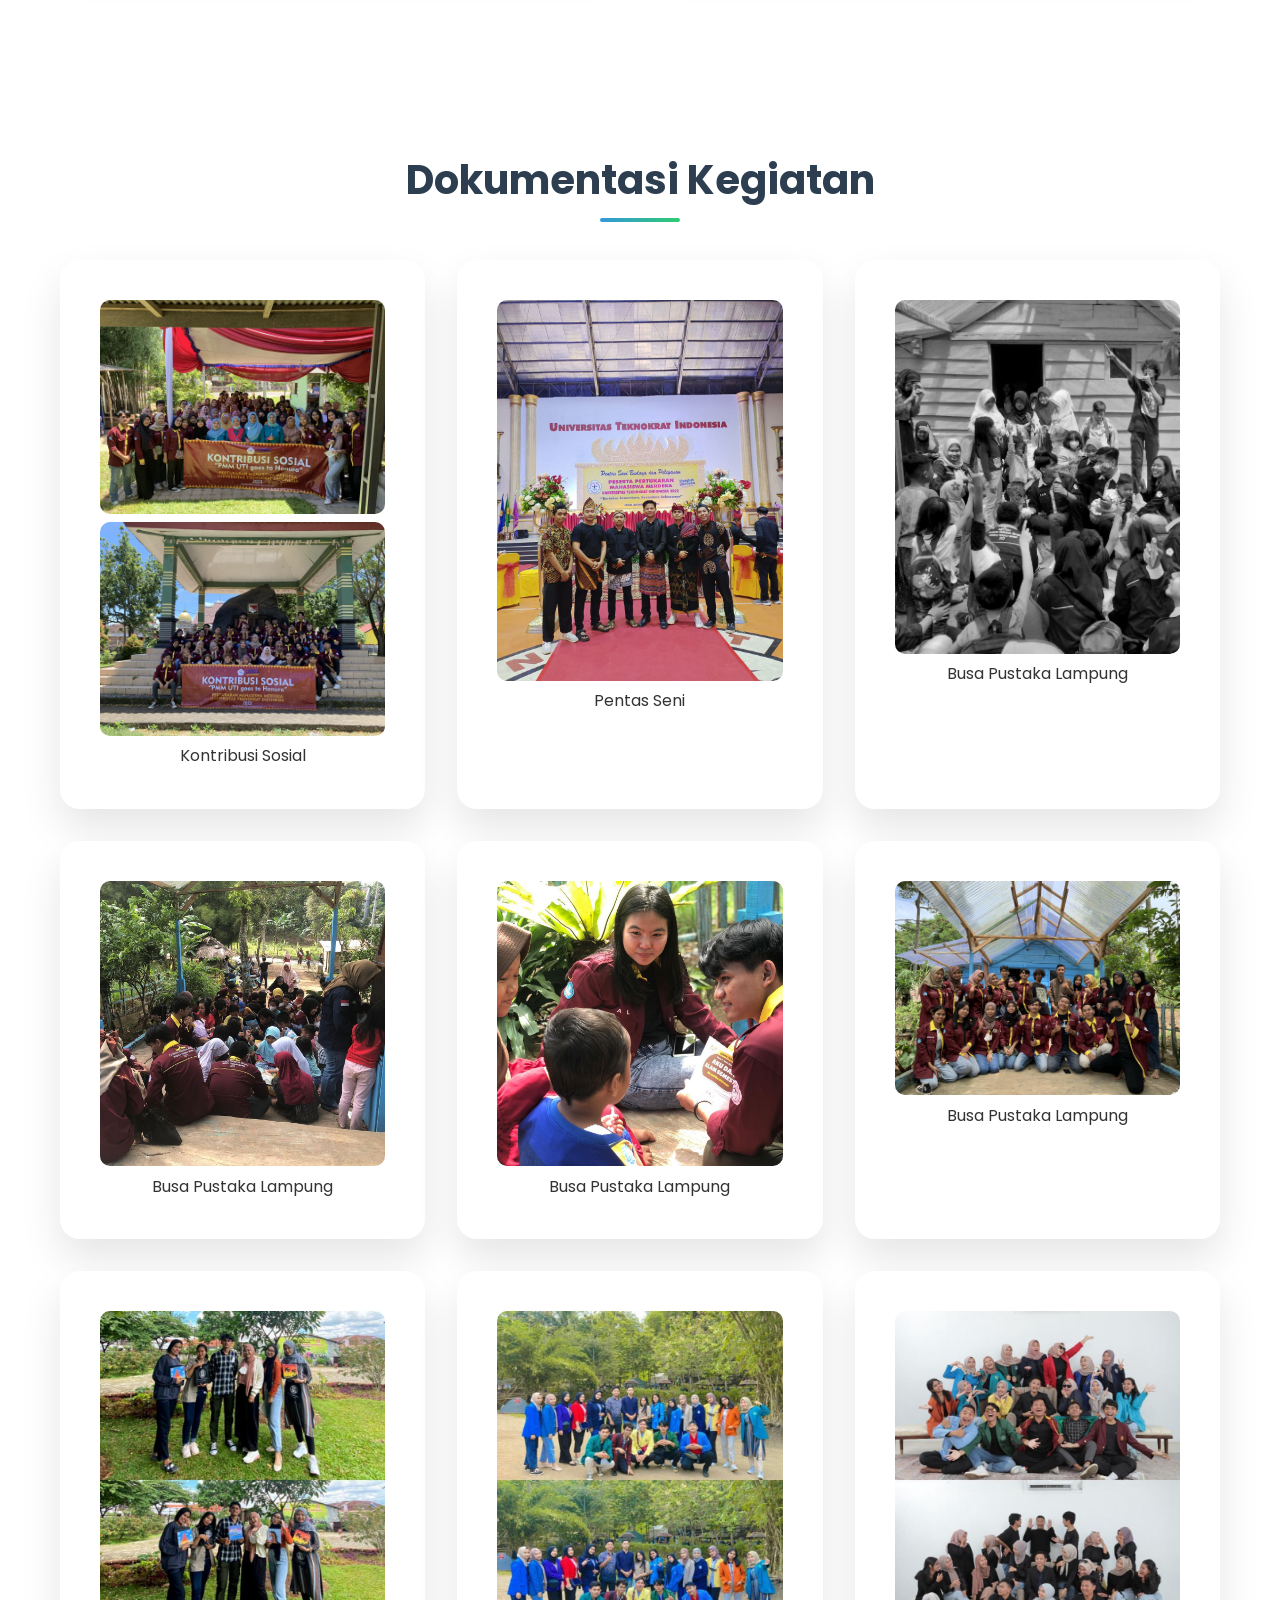
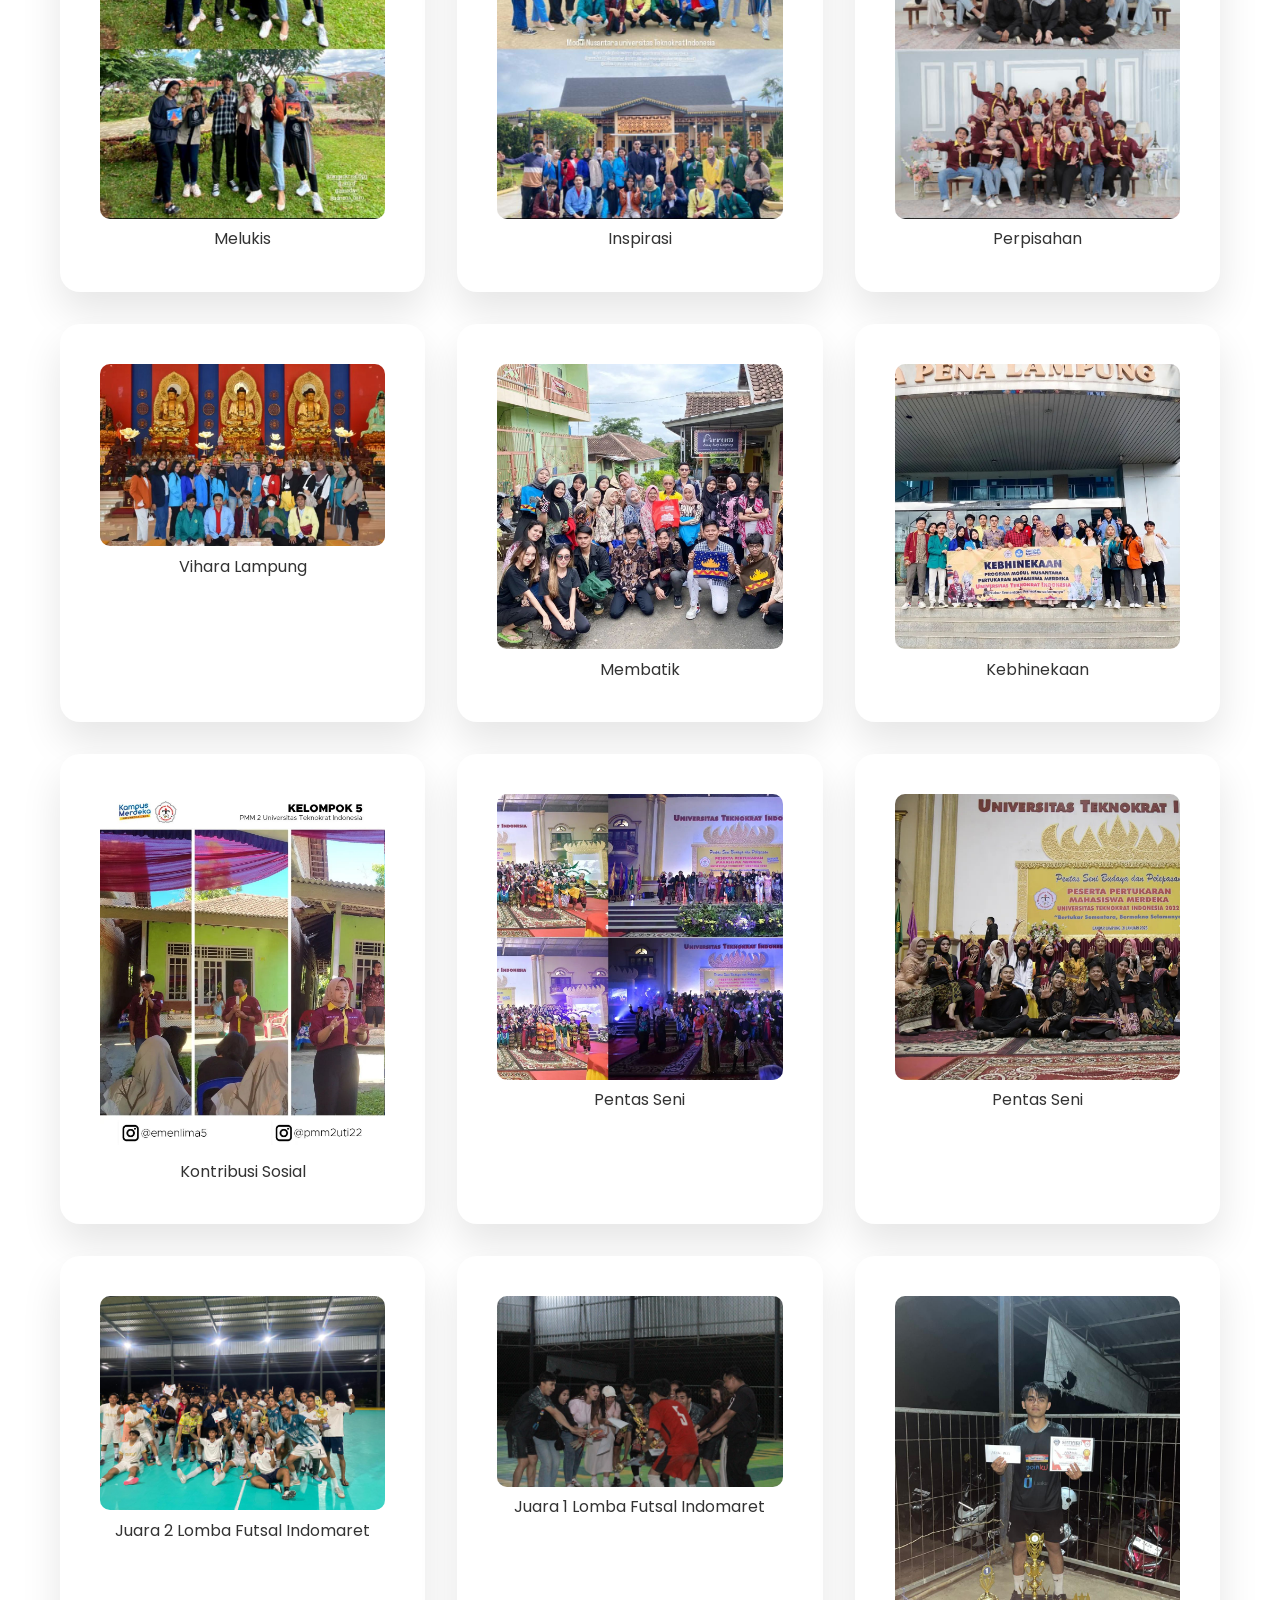
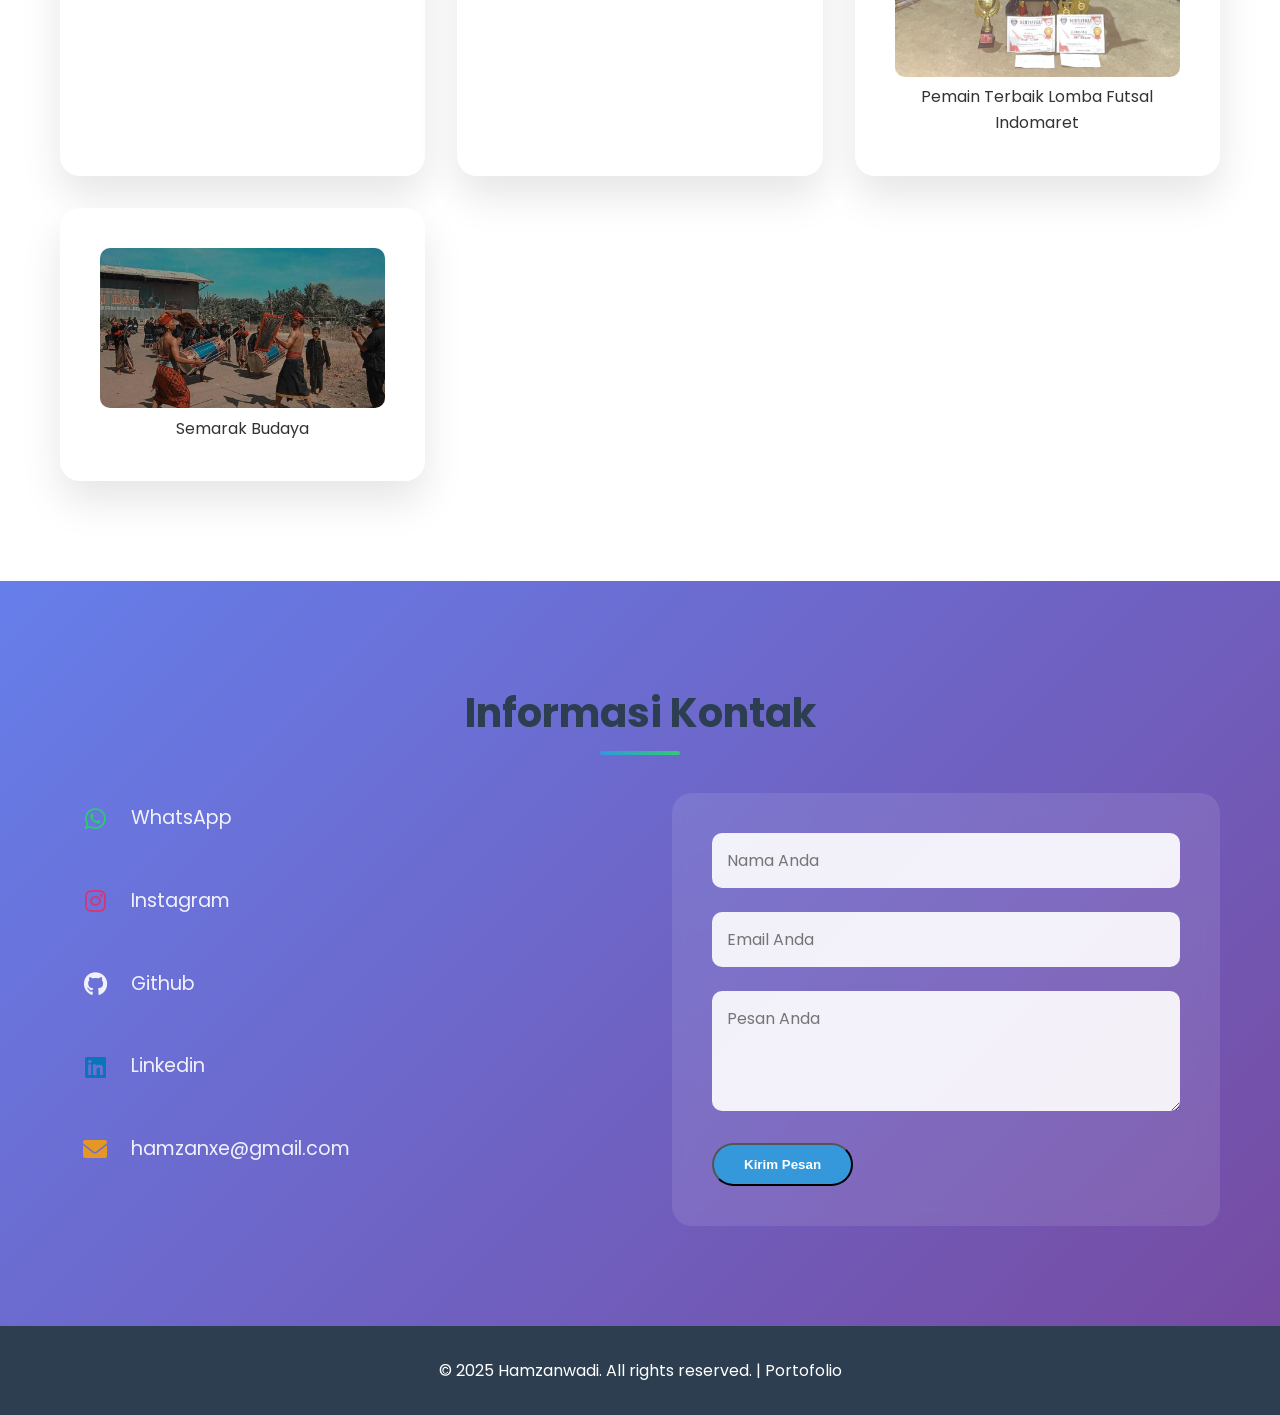
==== commit 17bba33b: "Update index.html" ====
--- a/index.html
+++ b/index.html
@@ -391,7 +391,7 @@
             <div class="contact-item">
               <a href="https://wa.me/6287861527014"
                 ><i class="fab fa-whatsapp"></i>
-                <span>+62 878-6152-7014</span></a
+                <span>WhatsApp</span></a
               >
             </div>
             <div class="contact-item">
--- a/style.css
+++ b/style.css
@@ -536,11 +536,17 @@
     grid-template-columns: 1fr;
     text-align: center;
     gap: 2rem;
+    display: flex;
+    flex-direction: column-reverse;
   }
 
   .hero-content h1 {
     font-size: 2.5rem;
   }
+
+  .hero {
+  padding-bottom: 60px;
+}
 
   .profile-pic {
     width: 200px;
